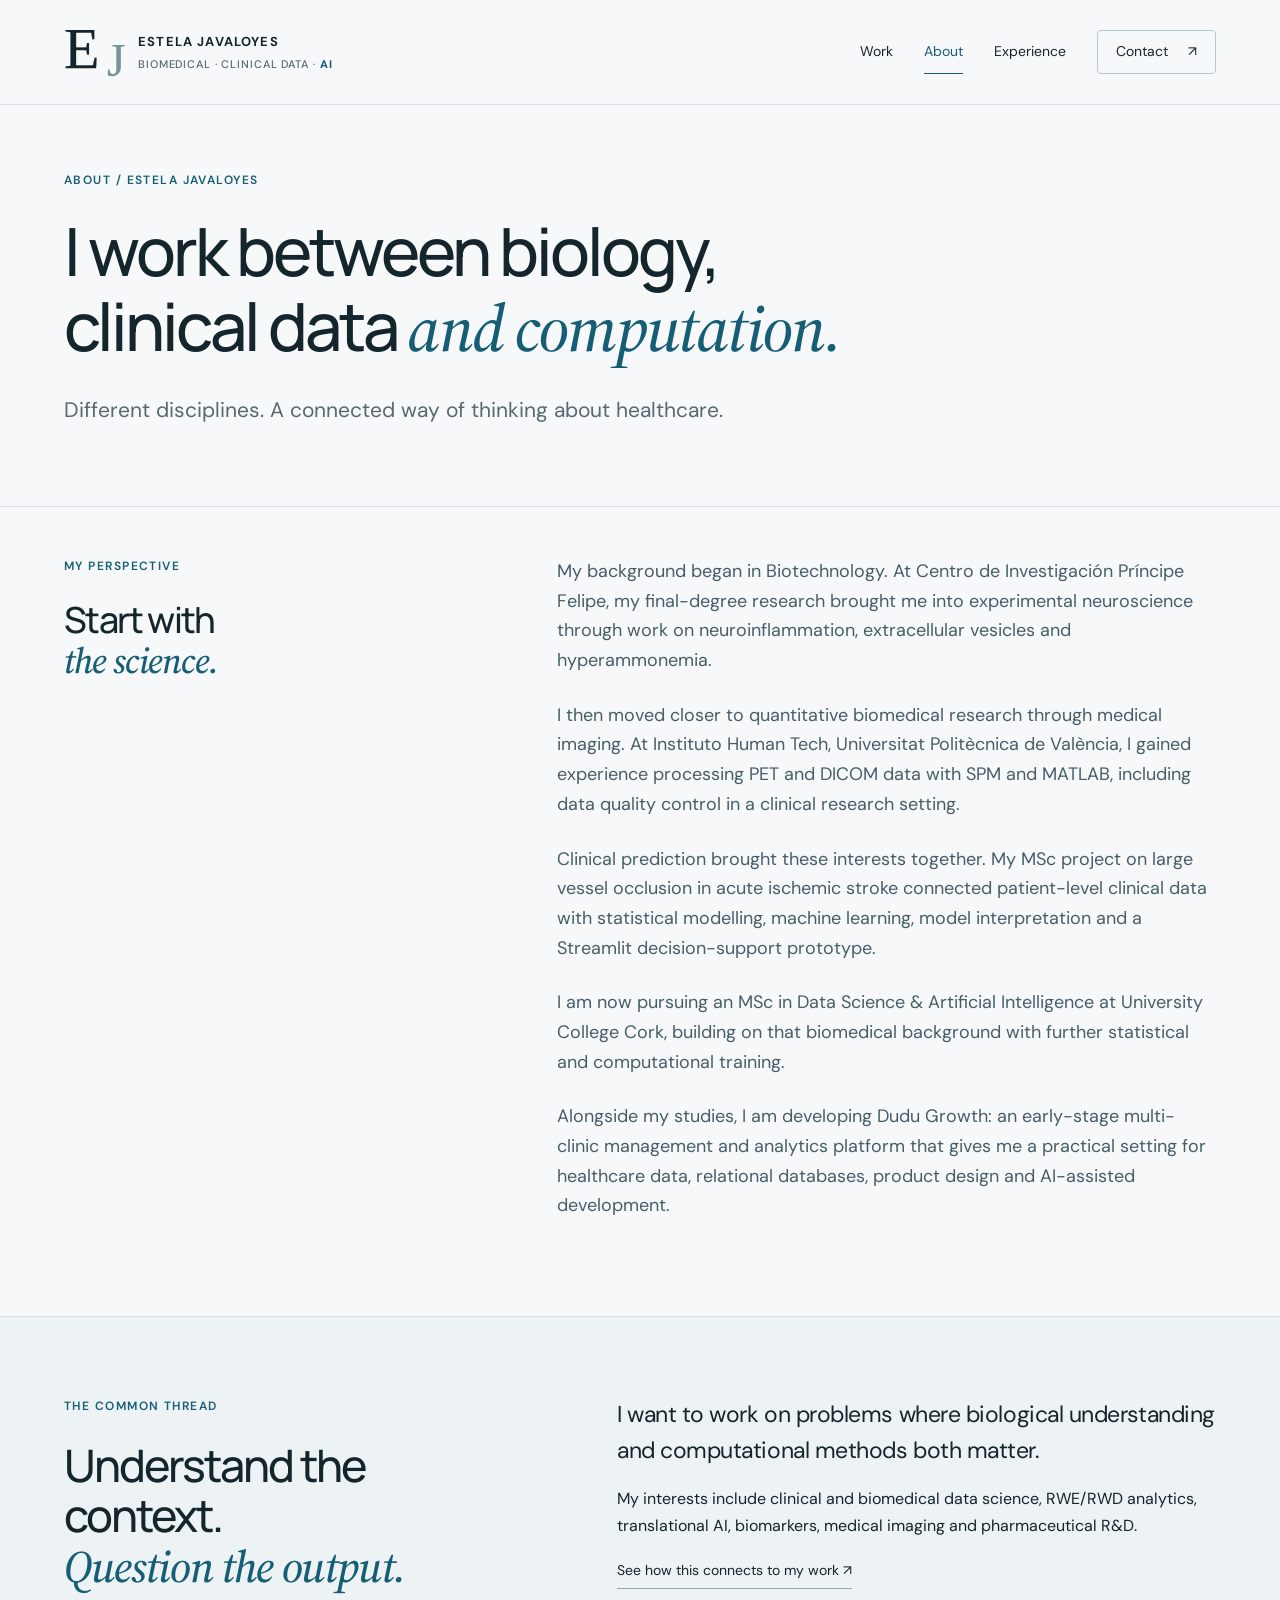
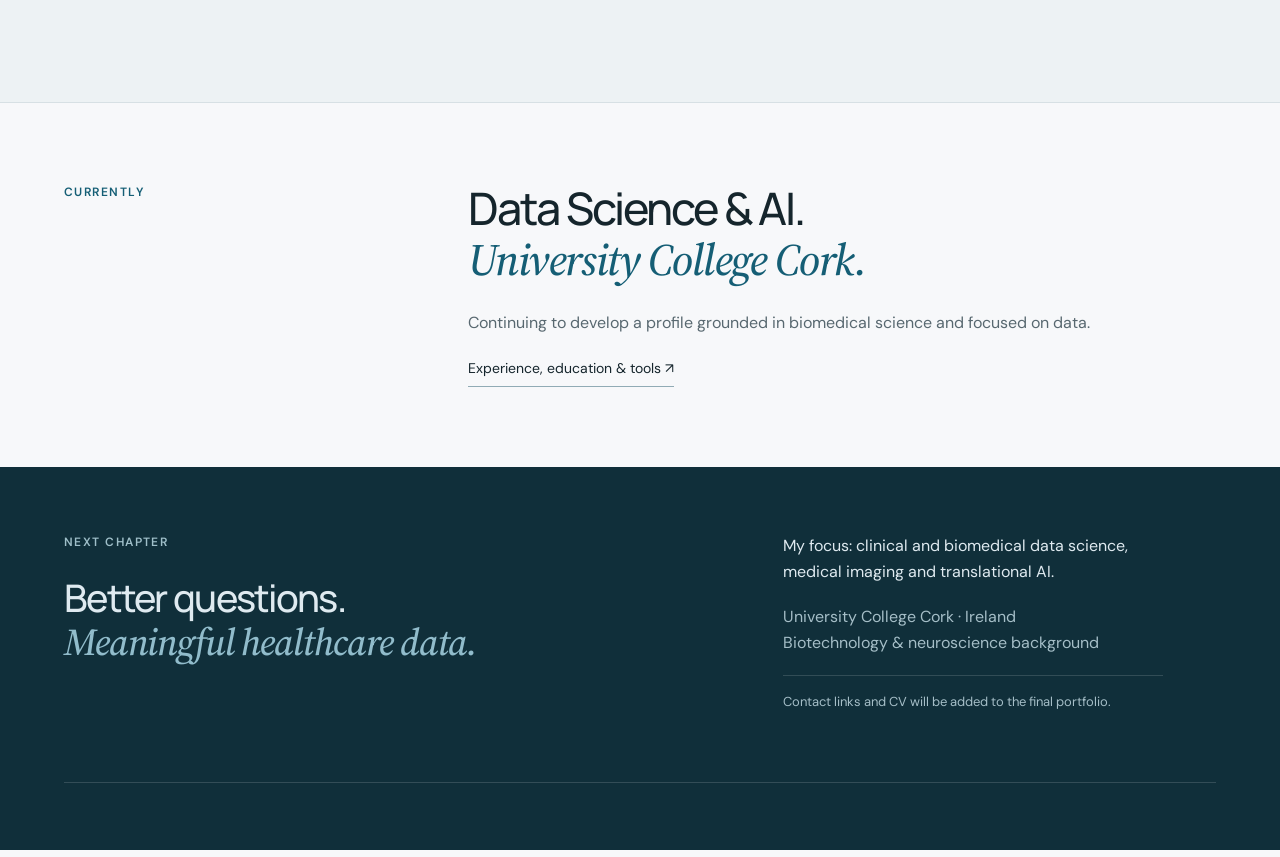
==== about/index.html @ e4a52f28 "Publish Estela Javaloyes portfolio" ====
<!doctype html><html lang="en"><head><meta charset="utf-8"><meta name="viewport" content="width=device-width,initial-scale=1"><title>About — Estela Javaloyes</title><meta name="description" content="Estela Javaloyes. Clinical and biomedical data science, statistical modelling, machine learning, medical imaging and translational AI."><meta name="robots" content="index,follow"><link rel="icon" type="image/svg+xml" href="data:image/svg+xml,%3Csvg xmlns='http://www.w3.org/2000/svg' viewBox='0 0 68 64'%3E%3Ctext x='3' y='49' fill='%2315252c' stroke='%2315252c' stroke-width='.3' paint-order='stroke fill' font-family='Georgia' font-size='57'%3EE%3C/text%3E%3Ctext x='31' y='56' fill='%2374939a' stroke='%2374939a' stroke-width='.3' paint-order='stroke fill' font-family='Georgia' font-size='46'%3EJ%3C/text%3E%3C/svg%3E"><script>document.documentElement.classList.add('js')</script><link rel="stylesheet" href="/style.css"><script defer src="/main.js"></script></head><body><a class="skip" href="#main">Skip to content</a><header><a class="brand" href="/" aria-label="Estela Javaloyes — Home"><span class="monogram" aria-hidden="true"><span>E</span><span>J</span><i></i></span><span>ESTELA JAVALOYES<small>BIOMEDICAL · CLINICAL DATA · <b>AI</b></small></span></a><button class="menu-toggle" aria-expanded="false" aria-controls="nav">Menu <span>＋</span></button><nav id="nav" aria-label="Main navigation"><a href="/work/" >Work</a><a href="/about/" aria-current="page">About</a><a href="/experience/" >Experience</a><a class="nav-contact" href="#contact">Contact <span>↗</span></a></nav></header><main id="main"><section class="page-hero"><p class="eyebrow">ABOUT / ESTELA JAVALOYES</p><h1>I work between biology,<br>clinical data <em>and computation.</em></h1><p class="lead">Different disciplines. A connected way of thinking about healthcare.</p></section><section class="split-section"><div><p class="eyebrow">MY PERSPECTIVE</p><h2>Start with<br><em>the science.</em></h2></div><div class="prose"><p>My background began in Biotechnology. At Centro de Investigación Príncipe Felipe, my final-degree research brought me into experimental neuroscience through work on neuroinflammation, extracellular vesicles and hyperammonemia.</p><p>I then moved closer to quantitative biomedical research through medical imaging. At Instituto Human Tech, Universitat Politècnica de València, I gained experience processing PET and DICOM data with SPM and MATLAB, including data quality control in a clinical research setting.</p><p>Clinical prediction brought these interests together. My MSc project on large vessel occlusion in acute ischemic stroke connected patient-level clinical data with statistical modelling, machine learning, model interpretation and a Streamlit decision-support prototype.</p><p>I am now pursuing an MSc in Data Science & Artificial Intelligence at University College Cork, building on that biomedical background with further statistical and computational training.</p><p>Alongside my studies, I am developing Dudu Growth: an early-stage multi-clinic management and analytics platform that gives me a practical setting for healthcare data, relational databases, product design and AI-assisted development.</p></div></section><section class="biology-section"><div><p class="eyebrow">THE COMMON THREAD</p><h2>Understand the context.<br><em>Question the output.</em></h2></div><div><p class="large-copy">I want to work on problems where biological understanding and computational methods both matter.</p><p>My interests include clinical and biomedical data science, RWE/RWD analytics, translational AI, biomarkers, medical imaging and pharmaceutical R&D.</p><a class="text-link" href="/work/">See how this connects to my work ↗</a></div></section><section class="current-section"><p class="eyebrow">CURRENTLY</p><div><h2>Data Science & AI.<br><em>University College Cork.</em></h2><p>Continuing to develop a profile grounded in biomedical science and focused on data.</p><a class="text-link" href="/experience/">Experience, education & tools ↗</a></div></section></main><footer id="contact"><div class="footer-top"><div><p class="eyebrow">NEXT CHAPTER</p><h2>Better questions.<br><em>Meaningful healthcare data.</em></h2></div><div class="footer-copy"><p>My focus: clinical and biomedical data science, medical imaging and translational AI.</p><p class="muted">University College Cork · Ireland<br>Biotechnology & neuroscience background</p><span class="contact-note">Contact links and CV will be added to the final portfolio.</span></div></div><div class="footer-bottom"><a href="/">Estela Javaloyes</a><span>© 2026 · Biomedical & Clinical Data Science + AI</span><a href="#main">Back to top ↑</a></div></footer></body></html>
---- style.css ----
@import url('https://fonts.googleapis.com/css2?family=Cormorant+Garamond:wght@500;600&family=DM+Sans:wght@400;450;500;550;600;650;700&family=Manrope:wght@400;500;600;650;700;750;800&family=Source+Serif+4:ital,wght@1,500;1,600&display=swap');
:root{--paper:#f7f8fa;--ink:#15252c;--teal:#155e75;--muted:#586870;--line:#d7e0e4;--pale:#eef4f6;--indigo:#4f46e5}*{box-sizing:border-box}html{scroll-behavior:smooth;scroll-padding-top:100px}body{margin:0;background:var(--paper);color:var(--ink);font-family:'DM Sans',Arial,sans-serif;font-size:16px;line-height:1.65}a{color:inherit;text-decoration:none}button{font:inherit}a:focus-visible,button:focus-visible,summary:focus-visible{outline:3px solid var(--indigo);outline-offset:5px}::selection{background:#c8e6ee}header{height:105px;max-width:1440px;margin:auto;padding:0 5%;display:flex;align-items:center;justify-content:space-between;gap:24px;border-bottom:1px solid var(--line)}.brand{display:flex;gap:18px;align-items:center;font-weight:700;font-size:13px;letter-spacing:.09em}.brand small{display:block;font-size:12px;letter-spacing:.06em;color:var(--muted);font-weight:500;margin-top:3px}.monogram{font-family:Manrope,sans-serif;font-size:42px;letter-spacing:-4px;line-height:1;font-weight:500}.monogram span{color:var(--teal)}nav{display:flex;align-items:center;gap:31px;font-size:14px}nav a{padding:10px 0}nav a[aria-current]{color:var(--teal);border-bottom:1px solid var(--teal)}.nav-contact{border:1px solid #b6c7cd;padding:9px 18px;border-radius:4px}.nav-contact span{margin-left:16px}.menu-toggle{display:none}.skip{position:absolute;top:-100px;padding:12px;background:white;z-index:10}.skip:focus{top:0}main{max-width:1440px;margin:auto}h1,h2,h3{font-family:Manrope,Arial,sans-serif;line-height:1.12;letter-spacing:-.045em;margin:0;font-weight:500}h1{font-size:clamp(48px,5.2vw,76px)}h2{font-size:clamp(35px,3.5vw,50px)}h3{font-size:30px}em{font-style:normal;color:var(--teal)}p{margin:0 0 18px}.eyebrow,.micro{font-size:12px;letter-spacing:.12em;line-height:1.5;font-weight:600}.eyebrow{color:var(--teal);margin-bottom:25px}.hero{display:grid;grid-template-columns:1.4fr 1fr;gap:6%;padding:82px 5% 78px;align-items:center}.hero h1{margin-bottom:28px}.hero h1 em{display:block}.hero-desc{font-size:22px;line-height:1.5;letter-spacing:-.02em}.hero-bio{font-size:16px;max-width:510px;color:var(--muted);margin:24px 0 28px}.button{display:inline-flex;align-items:center;gap:50px;padding:15px 22px;background:var(--teal);color:white;border-radius:4px;font-size:14px}.button:hover{background:#104c5f}.research-panel{background:#123e4c;color:#e7f1f5;padding:28px 30px 0;position:relative;border-radius:5px;box-shadow:18px 18px 0 #e3edf0}.panel-top,.panel-bottom,.visual-bottom{display:flex;justify-content:space-between;font-size:12px;letter-spacing:.12em}.panel-top{padding-bottom:24px;border-bottom:1px solid #ffffff30}.panel-title{font-family:Manrope,sans-serif;font-size:32px;line-height:1.25;letter-spacing:-.035em;margin-top:27px}.panel-title em{color:#98d5df}.vertical-flow{margin:26px 0 16px}.vertical-flow>div{display:flex;gap:20px;padding:14px 0;border-top:1px solid #ffffff20;align-items:baseline}.vertical-flow b{font-weight:400;font-size:12px;color:#97c7d5}.vertical-flow span{font-size:16px}.vertical-flow small{display:block;color:#a6c6d0;font-size:12px}.panel-bottom{border-top:1px solid #ffffff30;padding:17px 0;color:#a6c6d0}.discipline-band{display:flex;justify-content:space-between;gap:20px;padding:24px 5%;border-top:1px solid var(--line);border-bottom:1px solid var(--line);font-size:14px;color:var(--muted)}.section{padding:80px 5% 90px}.section-heading{display:flex;justify-content:space-between;align-items:end;margin-bottom:42px;gap:25px}.text-link{display:inline-block;font-size:14px;border-bottom:1px solid #91abb5;padding-bottom:6px}.project-grid{display:grid;grid-template-columns:1.45fr 1fr;gap:40px 30px}.project-card{display:block;border:1px solid var(--line);background:white;border-radius:5px;overflow:hidden;transition:transform .2s,box-shadow .2s}.project-card:hover{transform:translateY(-5px);box-shadow:0 15px 35px #183f4d12}.card-art{height:265px;overflow:hidden}.card-art>div{height:100%;padding:28px 30px}.card-body{padding:30px}.card-body .eyebrow{font-size:12px;letter-spacing:.08em;margin-bottom:16px}.card-body p:not(.eyebrow){color:var(--muted);margin:16px 0;max-width:530px}.tags{display:flex;gap:8px;flex-wrap:wrap}.tags span{font-size:12px;border:1px solid var(--line);border-radius:4px;padding:4px 9px;color:#50636c}.card-link{display:flex;justify-content:space-between;align-items:center;font-size:14px;border-top:1px solid var(--line);margin-top:24px;padding-top:20px}.card-link b{font-weight:400;font-size:23px}.lvo-visual{background:#e7f0f3;color:var(--teal);display:flex;flex-direction:column;justify-content:space-between}.feature-word{font-family:Manrope,sans-serif;font-size:35px;line-height:1.2;letter-spacing:-.04em}.feature-word span{display:block;font-size:29px;font-weight:400;color:#76a6b6;margin:3px 0}.feature-word i{font-style:normal;color:#183a46}.visual-bottom{border-top:1px solid #afc9d4;padding-top:12px;font-size:12px;letter-spacing:.05em}.pet-visual{background:#133641;color:#e9f5f8;display:flex;flex-direction:column;justify-content:space-between}.imaging-type{font-family:Manrope,sans-serif;font-size:50px;line-height:1;letter-spacing:-.04em}.imaging-type span{color:#69a3b4;font-size:30px;padding:0 8px}.pet-visual p{font-size:12px;margin:0;color:#b5d4de}.dudu-visual{background:#eef0f9;display:flex;flex-direction:column;justify-content:space-between}.dudu-word{font-size:64px;letter-spacing:-.07em;color:#363576;font-weight:600}.dudu-word span{font-size:17px;letter-spacing:-.03em;padding-left:10px;font-weight:400}.concept-flow{display:flex;gap:8px;flex-wrap:wrap}.concept-flow span{border-left:2px solid #8a84c4;padding:5px 12px;font-size:12px;color:#4a4970}.cipf-visual{background:#e9eef0;display:flex;flex-direction:column;justify-content:space-between}.science-type{font-family:Manrope,sans-serif;font-size:35px;letter-spacing:-.04em;line-height:1.2}.science-type i{color:#647b85;font-style:normal}.biology-section{display:grid;grid-template-columns:1fr 1.3fr;gap:8%;padding:80px 5%;background:#edf2f4;border-block:1px solid var(--line)}.biology-section h2{margin-bottom:30px}.large-copy{font-size:23px;line-height:1.55;letter-spacing:-.02em}.pipeline{padding:0;list-style:none;margin:35px 0 0}.pipeline li{display:flex;gap:20px;padding:16px 0;border-top:1px solid #bdcdd4;align-items:baseline}.pipeline small{font-size:12px;color:var(--teal)}.pipeline span{font-size:17px}.current-section{padding:80px 5%;display:grid;grid-template-columns:1fr 2fr;gap:30px}.current-section h2{margin-bottom:25px}.current-section p:not(.eyebrow){color:var(--muted)}footer{background:#102f3a;color:#dfeaf0;padding:66px max(5%,calc((100vw - 1296px)/2)) 25px}footer .eyebrow{color:#9fbfc9}footer h2{font-size:38px}footer em{color:#91bccb}.footer-top{display:grid;grid-template-columns:1.5fr 1fr;gap:70px;margin-bottom:70px}.footer-copy{font-size:16px;max-width:380px}.muted{color:#a5bec7}.contact-note{display:block;font-size:13px;color:#a5bec7;border-top:1px solid #ffffff25;padding-top:15px}.footer-bottom{display:flex;justify-content:space-between;gap:20px;padding-top:22px;border-top:1px solid #ffffff25;font-size:12px;color:#adc4cc}.page-hero{padding:66px 5% 60px}.page-hero h1{max-width:1050px}.page-hero .lead{max-width:770px;font-size:21px;color:var(--muted);margin-top:28px}.breadcrumb{font-size:13px;color:var(--muted);margin-bottom:40px}.case-hero h1{font-size:clamp(42px,4.5vw,66px);max-width:1000px}.case-meta{display:grid;grid-template-columns:repeat(4,1fr);border-block:1px solid var(--line);margin:0 5%;padding:24px 0;gap:24px}.case-meta dt{font-size:12px;letter-spacing:.1em;color:var(--muted);margin-bottom:7px;text-transform:uppercase}.case-meta dd{margin:0;font-size:15px}.case-layout{display:grid;grid-template-columns:210px 1fr;gap:8%;padding:65px 5% 80px}.case-nav{align-self:start;position:sticky;top:30px;display:grid;gap:13px;font-size:14px;color:var(--muted)}.case-nav p{font-size:12px;letter-spacing:.1em;margin-bottom:7px}.case-content{min-width:0}.case-section{padding-bottom:50px;margin-bottom:45px;border-bottom:1px solid var(--line);scroll-margin-top:30px}.case-section h2{font-size:34px;margin-bottom:24px}.case-section .eyebrow{margin-bottom:16px}.case-section p{max-width:800px;color:#475e68}.case-section ul{padding-left:20px;color:#475e68}.case-section li{margin-bottom:12px}.case-section:last-child{margin-bottom:0}.note{border-left:3px solid var(--teal);padding:19px 23px;background:var(--pale);font-size:14px;margin-top:23px}.note p{margin:0}.metric-grid{display:grid;grid-template-columns:repeat(3,1fr);gap:15px;margin:25px 0}.metric{padding:25px 18px;background:var(--pale)}.metric strong{font-family:Manrope,sans-serif;display:block;font-size:45px;letter-spacing:-.06em;font-weight:500;color:var(--teal)}.metric span{font-size:13px;color:var(--muted)}.metric-grid .metric small{display:block;color:var(--muted);font-size:12px}.research-image{margin:35px 0 0;background:#12252d;padding:24px}.research-image img{display:block;max-height:460px;max-width:100%;margin:auto;object-fit:contain}.research-image figcaption{font-size:12px;color:#c3d5dc;margin-top:18px}.research-image a{text-decoration:underline}.next-project{padding:45px 5%;background:var(--pale);border-top:1px solid var(--line);display:flex;justify-content:space-between;align-items:center}.next-project h3{font-size:27px}.next-project span{font-size:32px}.split-section{display:grid;grid-template-columns:1fr 1.6fr;gap:7%;padding:50px 5% 70px;border-top:1px solid var(--line)}.split-section h2{font-size:36px}.prose{font-size:18px;color:#475e68}.prose p{margin-bottom:25px}.experience-row{display:grid;grid-template-columns:170px 1fr;gap:25px;padding:30px 0;border-top:1px solid var(--line)}.experience-row:first-child{padding-top:0;border:0}.experience-row h3{font-size:24px;margin-bottom:12px}.experience-row .institution{color:var(--teal);font-size:15px;margin-bottom:15px}.experience-row .time{font-size:12px;color:var(--muted);text-transform:uppercase;letter-spacing:.08em}.skills-grid{display:grid;grid-template-columns:1fr 1fr;gap:35px}.skills-grid h3{font-size:23px;margin-bottom:18px}.skills-grid p{font-size:16px}.status-badge{display:inline-block;font-size:12px;letter-spacing:.06em;padding:5px 10px;border:1px solid #c3c4e2;background:#eeeffa;color:#4d4c84;margin-bottom:20px}.draft-notice{font-size:13px;background:#edf2f4;color:#586870;border-block:1px solid var(--line);padding:13px 5%;margin:0}.case-overview{margin:0 5%;padding:28px 32px;background:var(--pale);border-left:3px solid var(--teal)}.case-overview .pipeline{margin:0;display:flex;gap:20px}.case-overview .pipeline li{flex:1;display:block;border:0;padding:0}.case-overview .pipeline small{display:block;margin-bottom:8px}.case-overview .pipeline span{font-size:15px}.work-intro{display:flex;justify-content:space-between;gap:30px;align-items:end}.work-intro p{max-width:400px;font-size:18px;color:var(--muted)}
@media(min-width:1450px){body{font-size:17px}}@media(max-width:1050px){.hero{gap:4%;padding-top:60px}.hero h1{font-size:54px}.research-panel{padding-inline:23px}.panel-title{font-size:28px}.brand small{display:none}.card-art{height:240px}.imaging-type{font-size:38px}.feature-word{font-size:29px}.science-type{font-size:30px}.case-layout{gap:5%;grid-template-columns:160px 1fr}.case-meta{grid-template-columns:repeat(2,1fr)}.metric strong{font-size:37px}}@media(max-width:760px){header{height:83px;padding:0 6%}.brand{font-size:12px;gap:14px}.monogram{font-size:37px}.menu-toggle{display:flex;gap:15px;border:0;background:none;font-size:14px;padding:12px 0}nav{display:none;position:absolute;z-index:5;top:82px;left:0;right:0;background:var(--paper);padding:20px 6%;border-bottom:1px solid var(--line);box-shadow:0 15px 15px #15252c10;flex-wrap:wrap;gap:18px 30px}nav.open{display:flex}.hero{grid-template-columns:1fr;padding:48px 6% 55px;gap:38px}.hero h1{font-size:clamp(43px,9vw,64px)}.hero-desc{font-size:20px}.hero-bio{max-width:100%}.hero .eyebrow{font-size:12px}.hero-aside{padding-right:12px}.research-panel{box-shadow:12px 12px 0 #e3edf0}.panel-title{font-size:30px}.discipline-band{display:grid;grid-template-columns:1fr 1fr;font-size:12px;padding:20px 6%;gap:13px}.section{padding:52px 6%}.section-heading{align-items:start;flex-direction:column;margin-bottom:30px}h2{font-size:35px}.project-grid{grid-template-columns:1fr;gap:26px}.card-art{height:240px}.card-body{padding:25px}.card-body h3{font-size:29px}.feature-word{font-size:32px}.imaging-type{font-size:51px}.biology-section{grid-template-columns:1fr;padding:50px 6%;gap:35px}.large-copy{font-size:21px}.current-section{grid-template-columns:1fr;padding:50px 6%;gap:10px}.footer-top{grid-template-columns:1fr;gap:35px;margin-bottom:45px}footer{padding:45px 6% 22px}footer h2{font-size:32px}.footer-bottom{flex-wrap:wrap;font-size:12px}.footer-bottom span{order:3;width:100%}.page-hero{padding:40px 6%}.page-hero h1,.case-hero h1{font-size:42px}.page-hero .lead{font-size:19px}.breadcrumb{margin-bottom:30px}.case-meta{margin:0 6%;gap:22px 18px}.case-layout{grid-template-columns:1fr;padding:35px 6% 45px;gap:38px}.case-nav{position:static;display:flex;flex-wrap:wrap;gap:10px 18px;padding-bottom:25px;border-bottom:1px solid var(--line);font-size:13px}.case-nav p{width:100%}.case-section{padding-bottom:30px;margin-bottom:32px}.case-section h2{font-size:29px}.metric-grid{gap:6px}.metric{padding:15px 10px}.metric strong{font-size:33px}.metric span{font-size:12px}.split-section{grid-template-columns:1fr;padding:40px 6%;gap:30px}.experience-row{grid-template-columns:1fr;gap:7px}.skills-grid{grid-template-columns:1fr;gap:30px}.case-overview{margin:0 6%;padding:22px}.case-overview .pipeline{flex-wrap:wrap;gap:24px}.case-overview .pipeline li{flex-basis:40%}.work-intro{display:block}.work-intro p{margin-top:25px}.next-project{padding:30px 6%;gap:25px}.next-project h3{font-size:23px}}
@media(prefers-reduced-motion:reduce){html{scroll-behavior:auto}.project-card{transition:none}}

.pet-thumbnail{width:145px;height:145px;object-fit:contain;align-self:center}.pet-visual{background:#080d11;padding:18px 25px!important}.pet-visual .micro{color:#b5d4de}.pet-visual p{font-size:12px}.brand small{letter-spacing:0;font-size:12px}.panel-top{gap:15px;flex-wrap:wrap}.visual-bottom{gap:16px;letter-spacing:0;flex-wrap:wrap}@media(max-width:760px){.pet-thumbnail{width:135px;height:135px}}

/* Scroll choreography */
.scroll-progress{position:fixed;z-index:20;top:0;left:0;width:100%;height:3px;background:linear-gradient(90deg,#155e75,#4f46e5);transform:scaleX(0);transform-origin:left center;will-change:transform;pointer-events:none}
.js .reveal{opacity:0;transform:translate3d(var(--reveal-x,0),var(--reveal-y,32px),0) scale(var(--reveal-scale,.985));transition:opacity .75s cubic-bezier(.2,.72,.2,1),transform .9s cubic-bezier(.16,1,.3,1);transition-delay:var(--reveal-delay,0ms);will-change:opacity,transform}
.js .reveal.reveal--left{--reveal-x:-28px;--reveal-y:10px}
.js .reveal.reveal--right{--reveal-x:28px;--reveal-y:10px}
.js .reveal.in-view{opacity:1;transform:translate3d(0,0,0) scale(1)}
.research-panel{transform:translate3d(0,var(--panel-y,0),0);transition:transform .12s linear}
.project-card.reveal{transition-property:opacity,transform,box-shadow;transition-duration:.75s,.9s,.25s;transition-timing-function:cubic-bezier(.2,.72,.2,1),cubic-bezier(.16,1,.3,1),ease}
.project-card.reveal:hover{transform:translateY(-7px) scale(1.008);box-shadow:0 19px 42px #183f4d18}
.pipeline li.reveal{transform-origin:left center}
@media(max-width:760px){.js .reveal.reveal--left,.js .reveal.reveal--right{--reveal-x:0;--reveal-y:26px}.project-card.reveal:hover{transform:translateY(-4px)}}
@media(prefers-reduced-motion:reduce){.scroll-progress{display:none}.js .reveal{opacity:1;transform:none;transition:none}.research-panel{transform:none!important;transition:none}.project-card.reveal:hover{transform:none}}

/* Dudu Growth original identity */
.dudu-visual{background:#eef7f5;align-items:flex-start}
.dudu-mark{width:116px;height:125px;object-fit:contain;object-position:left center;filter:drop-shadow(0 8px 16px #0d4b5430)}
.dudu-visual .concept-flow span{border-left-color:#71c9bb;color:#214c50}
.case-hero{position:relative}
.dudu-hero-mark{position:absolute;right:6%;top:62px;width:150px;height:162px;object-fit:contain;filter:drop-shadow(0 12px 20px #0d4b5428)}
.case-hero:has(.dudu-hero-mark) h1,.case-hero:has(.dudu-hero-mark) .lead{max-width:800px}
@media(max-width:760px){.dudu-mark{width:110px;height:118px}.dudu-hero-mark{position:static;width:84px;height:90px;margin:0 0 24px auto;display:block}}

/* Refined identity and authentic project imagery */
.brand{gap:16px}
.brand small{font-size:11px;letter-spacing:.08em}
.brand small b{color:var(--teal);font-weight:800;letter-spacing:.14em}
.monogram{width:58px;height:58px;position:relative;display:block;flex:0 0 58px;font-family:Georgia,'Times New Roman',serif;font-style:normal;font-weight:400;line-height:1;letter-spacing:-.08em;color:var(--ink)}
.monogram span{position:absolute;display:block;line-height:.82}
.monogram span:first-child{z-index:1;left:0;top:2px;color:var(--ink);font-size:58px;-webkit-text-stroke:.25px var(--ink)}
.monogram span:nth-child(2){z-index:2;right:0;top:18px;color:#74939a;font-size:47px;-webkit-text-stroke:.25px #74939a}
.monogram i{display:none}
em{font-family:'Source Serif 4',Georgia,serif;font-style:italic;font-weight:500;letter-spacing:-.03em}
.hero-ai{display:block;margin-top:8px;font-family:'Source Serif 4',Georgia,serif;font-size:.56em;font-style:italic;font-weight:500;letter-spacing:-.025em;color:var(--teal)}
.visual-label{display:flex;align-items:center;justify-content:space-between;gap:14px;font-size:11px}
.visual-label>span:last-child{color:var(--muted)}
.lvo-visual{position:relative;background:#edf5f7}
.lvo-thumbnail{width:100%;height:158px;object-fit:cover;object-position:center 46%;mix-blend-mode:multiply}
.lvo-visual .visual-bottom{font-size:11px;letter-spacing:.04em}
.dudu-brand-row{display:flex;align-items:center;gap:24px;max-width:100%}
.dudu-brand-row .dudu-mark{width:92px;height:100px;object-fit:contain;flex:0 0 auto}
.dudu-wordmark{width:min(250px,calc(100% - 116px));height:auto;object-fit:contain}
.cipf-visual{position:relative;background:#0f3945;padding:0!important;overflow:hidden}
.cipf-thumbnail{width:100%;height:100%;object-fit:cover;display:block;filter:saturate(.82) contrast(1.03)}
.cipf-visual:after{content:'';position:absolute;inset:0;background:linear-gradient(90deg,#0c3448d9 0%,#0c344878 53%,transparent 86%)}
.cipf-overlay{position:absolute;z-index:1;left:28px;bottom:26px;color:white}
.cipf-overlay .micro{display:block;color:#a8d9e2;margin-bottom:9px}
.cipf-overlay strong{font-family:Manrope,sans-serif;font-size:24px;line-height:1.2;font-weight:500;letter-spacing:-.025em}
.project-figure{margin:30px 0 28px;padding:22px;background:#123e4c}
.project-figure.light{background:#edf3f5;border:1px solid var(--line)}
.project-figure img{display:block;width:100%;max-height:520px;object-fit:contain;background:white}
.project-figure figcaption{margin-top:14px;font-size:12px;line-height:1.5;color:#4d636c}
.dudu-hero-brand{position:absolute;right:6%;top:72px;width:300px;display:flex;align-items:center;gap:20px}
.dudu-hero-brand .dudu-hero-mark{position:static;width:78px;height:84px;margin:0;object-fit:contain;filter:drop-shadow(0 12px 20px #0d4b5428)}
.dudu-hero-wordmark{width:200px;height:auto}
.case-hero:has(.dudu-hero-brand) h1,.case-hero:has(.dudu-hero-brand) .lead{max-width:760px}
@media(max-width:1050px){.dudu-hero-brand{width:240px}.dudu-hero-brand .dudu-hero-mark{width:62px;height:67px}.dudu-hero-wordmark{width:160px}.case-hero:has(.dudu-hero-brand) h1,.case-hero:has(.dudu-hero-brand) .lead{max-width:620px}}
@media(max-width:760px){.brand small{display:none}.monogram{width:51px;height:51px;flex-basis:51px}.monogram span:first-child{left:0;top:2px;font-size:51px}.monogram span:nth-child(2){right:0;top:16px;font-size:41px}.hero-ai{font-size:.62em}.dudu-brand-row{gap:18px}.dudu-brand-row .dudu-mark{width:82px;height:89px}.dudu-wordmark{width:min(210px,calc(100% - 100px))}.dudu-hero-brand{position:static;width:240px;margin:0 0 26px auto;gap:16px}.dudu-hero-brand .dudu-hero-mark{width:62px;height:67px}.dudu-hero-wordmark{width:160px}.lvo-thumbnail{height:145px}.cipf-overlay{left:22px;bottom:22px}.cipf-overlay strong{font-size:21px}.project-figure{padding:12px;margin-block:24px}}

/* External project source */
.case-source-link{display:inline-flex;align-items:center;justify-content:space-between;gap:30px;min-width:260px;margin-top:10px;padding:13px 18px;border:1px solid #9eb6bf;border-radius:4px;color:var(--teal);font-size:14px;font-weight:600;transition:background .2s,color .2s,border-color .2s,transform .2s}
.case-source-link b{font-size:20px;font-weight:400;line-height:1}
.case-source-link:hover{background:var(--teal);border-color:var(--teal);color:white;transform:translateY(-2px)}
@media(max-width:760px){.case-source-link{width:100%;min-width:0}}
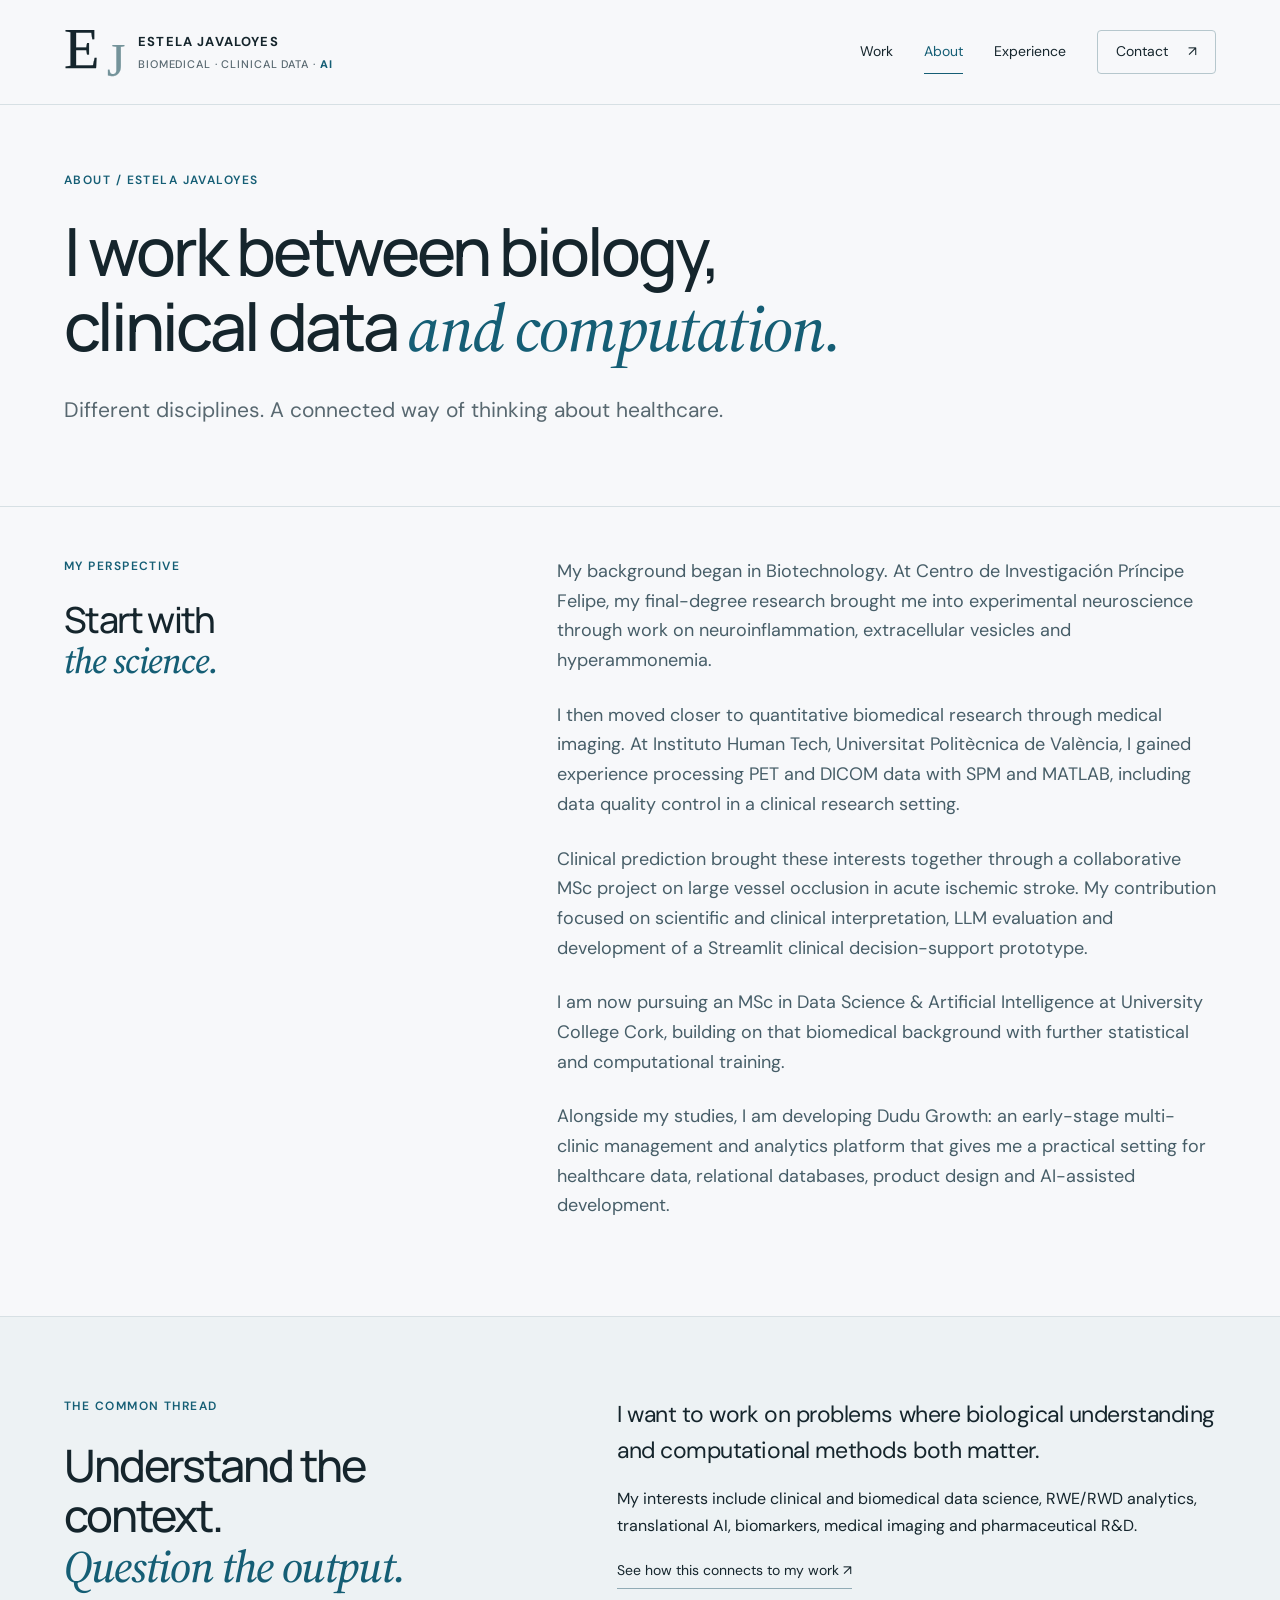
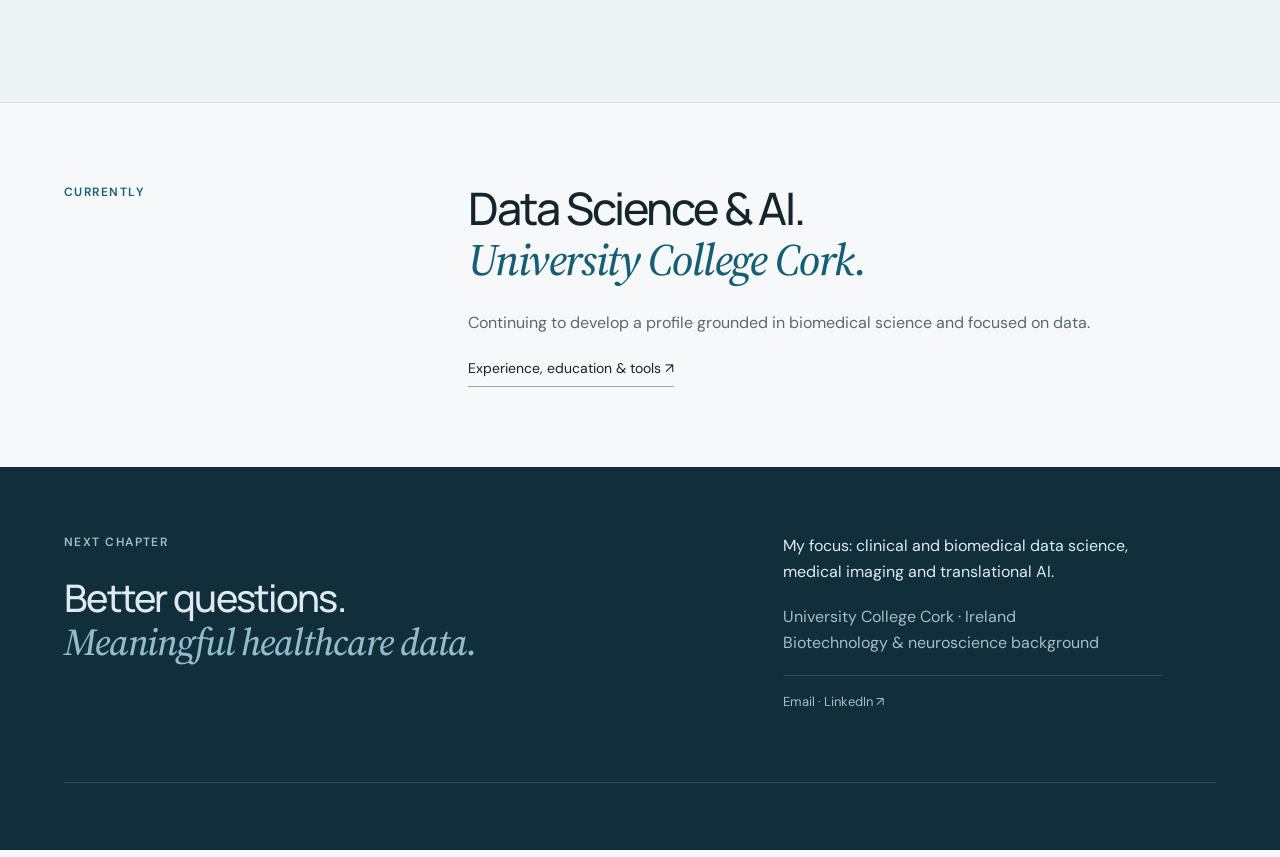
==== commit 27cc6239: "Clarify portfolio project contributions" ====
--- a/about/index.html
+++ b/about/index.html
@@ -1 +1 @@
-<!doctype html><html lang="en"><head><meta charset="utf-8"><meta name="viewport" content="width=device-width,initial-scale=1"><title>About — Estela Javaloyes</title><meta name="description" content="Estela Javaloyes. Clinical and biomedical data science, statistical modelling, machine learning, medical imaging and translational AI."><meta name="robots" content="index,follow"><link rel="icon" type="image/svg+xml" href="data:image/svg+xml,%3Csvg xmlns='http://www.w3.org/2000/svg' viewBox='0 0 68 64'%3E%3Ctext x='3' y='49' fill='%2315252c' stroke='%2315252c' stroke-width='.3' paint-order='stroke fill' font-family='Georgia' font-size='57'%3EE%3C/text%3E%3Ctext x='31' y='56' fill='%2374939a' stroke='%2374939a' stroke-width='.3' paint-order='stroke fill' font-family='Georgia' font-size='46'%3EJ%3C/text%3E%3C/svg%3E"><script>document.documentElement.classList.add('js')</script><link rel="stylesheet" href="/style.css"><script defer src="/main.js"></script></head><body><a class="skip" href="#main">Skip to content</a><header><a class="brand" href="/" aria-label="Estela Javaloyes — Home"><span class="monogram" aria-hidden="true"><span>E</span><span>J</span><i></i></span><span>ESTELA JAVALOYES<small>BIOMEDICAL · CLINICAL DATA · <b>AI</b></small></span></a><button class="menu-toggle" aria-expanded="false" aria-controls="nav">Menu <span>＋</span></button><nav id="nav" aria-label="Main navigation"><a href="/work/" >Work</a><a href="/about/" aria-current="page">About</a><a href="/experience/" >Experience</a><a class="nav-contact" href="#contact">Contact <span>↗</span></a></nav></header><main id="main"><section class="page-hero"><p class="eyebrow">ABOUT / ESTELA JAVALOYES</p><h1>I work between biology,<br>clinical data <em>and computation.</em></h1><p class="lead">Different disciplines. A connected way of thinking about healthcare.</p></section><section class="split-section"><div><p class="eyebrow">MY PERSPECTIVE</p><h2>Start with<br><em>the science.</em></h2></div><div class="prose"><p>My background began in Biotechnology. At Centro de Investigación Príncipe Felipe, my final-degree research brought me into experimental neuroscience through work on neuroinflammation, extracellular vesicles and hyperammonemia.</p><p>I then moved closer to quantitative biomedical research through medical imaging. At Instituto Human Tech, Universitat Politècnica de València, I gained experience processing PET and DICOM data with SPM and MATLAB, including data quality control in a clinical research setting.</p><p>Clinical prediction brought these interests together. My MSc project on large vessel occlusion in acute ischemic stroke connected patient-level clinical data with statistical modelling, machine learning, model interpretation and a Streamlit decision-support prototype.</p><p>I am now pursuing an MSc in Data Science & Artificial Intelligence at University College Cork, building on that biomedical background with further statistical and computational training.</p><p>Alongside my studies, I am developing Dudu Growth: an early-stage multi-clinic management and analytics platform that gives me a practical setting for healthcare data, relational databases, product design and AI-assisted development.</p></div></section><section class="biology-section"><div><p class="eyebrow">THE COMMON THREAD</p><h2>Understand the context.<br><em>Question the output.</em></h2></div><div><p class="large-copy">I want to work on problems where biological understanding and computational methods both matter.</p><p>My interests include clinical and biomedical data science, RWE/RWD analytics, translational AI, biomarkers, medical imaging and pharmaceutical R&D.</p><a class="text-link" href="/work/">See how this connects to my work ↗</a></div></section><section class="current-section"><p class="eyebrow">CURRENTLY</p><div><h2>Data Science & AI.<br><em>University College Cork.</em></h2><p>Continuing to develop a profile grounded in biomedical science and focused on data.</p><a class="text-link" href="/experience/">Experience, education & tools ↗</a></div></section></main><footer id="contact"><div class="footer-top"><div><p class="eyebrow">NEXT CHAPTER</p><h2>Better questions.<br><em>Meaningful healthcare data.</em></h2></div><div class="footer-copy"><p>My focus: clinical and biomedical data science, medical imaging and translational AI.</p><p class="muted">University College Cork · Ireland<br>Biotechnology & neuroscience background</p><span class="contact-note">Contact links and CV will be added to the final portfolio.</span></div></div><div class="footer-bottom"><a href="/">Estela Javaloyes</a><span>© 2026 · Biomedical & Clinical Data Science + AI</span><a href="#main">Back to top ↑</a></div></footer></body></html>+<!doctype html><html lang="en"><head><meta charset="utf-8"><meta name="viewport" content="width=device-width,initial-scale=1"><title>About — Estela Javaloyes</title><meta name="description" content="Estela Javaloyes. Clinical and biomedical data science, statistical modelling, machine learning, medical imaging and translational AI."><meta name="robots" content="index,follow"><link rel="icon" type="image/svg+xml" href="data:image/svg+xml,%3Csvg xmlns='http://www.w3.org/2000/svg' viewBox='0 0 68 64'%3E%3Ctext x='3' y='49' fill='%2315252c' stroke='%2315252c' stroke-width='.3' paint-order='stroke fill' font-family='Georgia' font-size='57'%3EE%3C/text%3E%3Ctext x='31' y='56' fill='%2374939a' stroke='%2374939a' stroke-width='.3' paint-order='stroke fill' font-family='Georgia' font-size='46'%3EJ%3C/text%3E%3C/svg%3E"><script>document.documentElement.classList.add('js')</script><link rel="stylesheet" href="/style.css"><script defer src="/main.js"></script></head><body><a class="skip" href="#main">Skip to content</a><header><a class="brand" href="/" aria-label="Estela Javaloyes — Home"><span class="monogram" aria-hidden="true"><span>E</span><span>J</span><i></i></span><span>ESTELA JAVALOYES<small>BIOMEDICAL · CLINICAL DATA · <b>AI</b></small></span></a><button class="menu-toggle" aria-expanded="false" aria-controls="nav">Menu <span>＋</span></button><nav id="nav" aria-label="Main navigation"><a href="/work/" >Work</a><a href="/about/" aria-current="page">About</a><a href="/experience/" >Experience</a><a class="nav-contact" href="#contact">Contact <span>↗</span></a></nav></header><main id="main"><section class="page-hero"><p class="eyebrow">ABOUT / ESTELA JAVALOYES</p><h1>I work between biology,<br>clinical data <em>and computation.</em></h1><p class="lead">Different disciplines. A connected way of thinking about healthcare.</p></section><section class="split-section"><div><p class="eyebrow">MY PERSPECTIVE</p><h2>Start with<br><em>the science.</em></h2></div><div class="prose"><p>My background began in Biotechnology. At Centro de Investigación Príncipe Felipe, my final-degree research brought me into experimental neuroscience through work on neuroinflammation, extracellular vesicles and hyperammonemia.</p><p>I then moved closer to quantitative biomedical research through medical imaging. At Instituto Human Tech, Universitat Politècnica de València, I gained experience processing PET and DICOM data with SPM and MATLAB, including data quality control in a clinical research setting.</p><p>Clinical prediction brought these interests together through a collaborative MSc project on large vessel occlusion in acute ischemic stroke. My contribution focused on scientific and clinical interpretation, LLM evaluation and development of a Streamlit clinical decision-support prototype.</p><p>I am now pursuing an MSc in Data Science & Artificial Intelligence at University College Cork, building on that biomedical background with further statistical and computational training.</p><p>Alongside my studies, I am developing Dudu Growth: an early-stage multi-clinic management and analytics platform that gives me a practical setting for healthcare data, relational databases, product design and AI-assisted development.</p></div></section><section class="biology-section"><div><p class="eyebrow">THE COMMON THREAD</p><h2>Understand the context.<br><em>Question the output.</em></h2></div><div><p class="large-copy">I want to work on problems where biological understanding and computational methods both matter.</p><p>My interests include clinical and biomedical data science, RWE/RWD analytics, translational AI, biomarkers, medical imaging and pharmaceutical R&D.</p><a class="text-link" href="/work/">See how this connects to my work ↗</a></div></section><section class="current-section"><p class="eyebrow">CURRENTLY</p><div><h2>Data Science & AI.<br><em>University College Cork.</em></h2><p>Continuing to develop a profile grounded in biomedical science and focused on data.</p><a class="text-link" href="/experience/">Experience, education & tools ↗</a></div></section></main><footer id="contact"><div class="footer-top"><div><p class="eyebrow">NEXT CHAPTER</p><h2>Better questions.<br><em>Meaningful healthcare data.</em></h2></div><div class="footer-copy"><p>My focus: clinical and biomedical data science, medical imaging and translational AI.</p><p class="muted">University College Cork · Ireland<br>Biotechnology & neuroscience background</p><span class="contact-note"><a href="mailto:estelajavaloyes@gmail.com">Email</a> · <a href="https://www.linkedin.com/in/estela-javaloyes" target="_blank" rel="noopener noreferrer">LinkedIn ↗</a></span></div></div><div class="footer-bottom"><a href="/">Estela Javaloyes</a><span>© 2026 · Biomedical & Clinical Data Science + AI</span><a href="#main">Back to top ↑</a></div></footer></body></html>
